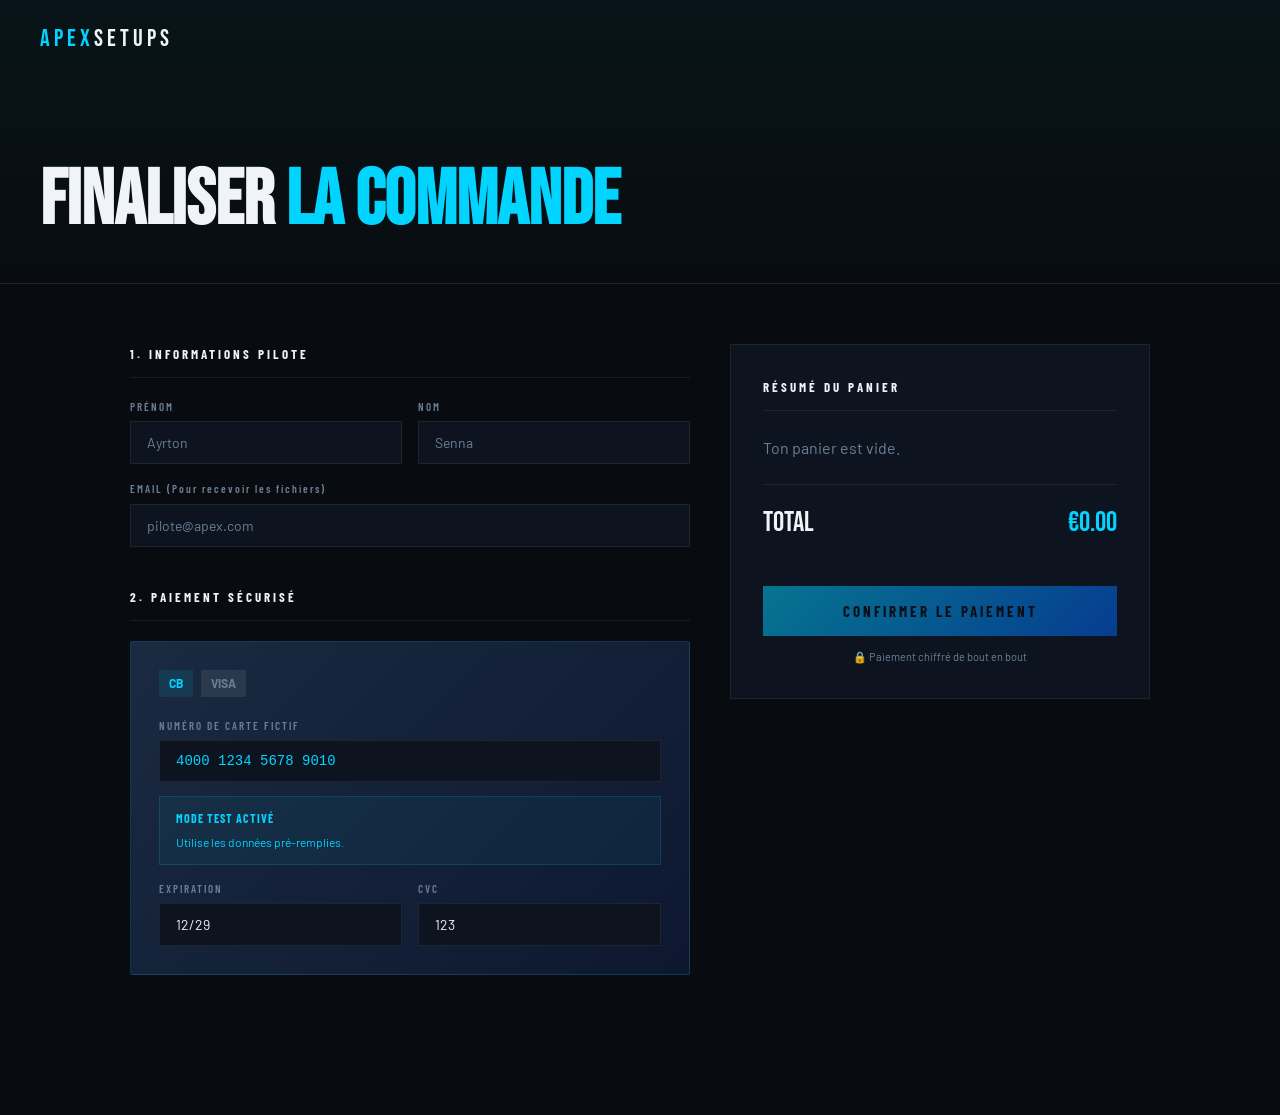
==== cart.html @ eda63ba9 "site vitrine complet" ====
<!DOCTYPE html>
<html lang="fr">
<head>
  <meta charset="UTF-8">
  <meta name="viewport" content="width=device-width, initial-scale=1.0">
  <title>Paiement | APEX SETUPS</title>
  <link href="https://fonts.googleapis.com/css2?family=Bebas+Neue&family=Barlow:ital,wght@0,300;0,400;0,600;0,700;0,900&family=Barlow+Condensed:wght@400;600;700;900&display=swap" rel="stylesheet">
  <link rel="stylesheet" href="css/main.css">
</head>
<body>
<nav id="navbar">
  <div class="nav-inner">
    <a href="index.html" class="nav-logo"><span class="logo-apex">APEX</span><span class="logo-setups">SETUPS</span></a>
  </div>
</nav>

<div class="page-header" style="padding-bottom: 20px;">
  <h1>FINALISER <span class="text-accent">LA COMMANDE</span></h1>
</div>

<div class="checkout-layout">
  <div class="checkout-main">
    <div class="checkout-section">
      <div class="checkout-section-title">1. INFORMATIONS PILOTE</div>
      <div class="form-grid">
        <div class="form-group"><label>PRÉNOM</label><input type="text" placeholder="Ayrton"></div>
        <div class="form-group"><label>NOM</label><input type="text" placeholder="Senna"></div>
        <div class="form-group full"><label>EMAIL (Pour recevoir les fichiers)</label><input type="email" placeholder="pilote@apex.com"></div>
      </div>
    </div>
    
    <div class="checkout-section">
      <div class="checkout-section-title">2. PAIEMENT SÉCURISÉ</div>
      <div class="payment-card">
        <div class="payment-logos">
          <span class="pay-logo active">CB</span><span class="pay-logo">VISA</span>
        </div>
        <div class="form-group full" style="margin-bottom: 15px;">
          <label>NUMÉRO DE CARTE FICTIF</label>
          <input type="text" value="4000 1234 5678 9010" readonly style="color: var(--acc-cyan); font-family: monospace;">
          <div class="test-info"><strong>MODE TEST ACTIVÉ</strong>Utilise les données pré-remplies.</div>
        </div>
        <div class="form-grid">
          <div class="form-group"><label>EXPIRATION</label><input type="text" value="12/29" readonly></div>
          <div class="form-group"><label>CVC</label><input type="text" value="123" readonly></div>
        </div>
      </div>
    </div>
  </div>

  <aside>
    <div class="order-summary">
      <div class="os-title">RÉSUMÉ DU PANIER</div>
      <div class="os-items" id="cartItems">
        </div>
      <div class="os-totals">
        <div class="os-total">
          <span>TOTAL</span>
          <span class="text-accent" id="cartTotal">€0.00</span>
        </div>
      </div>
      <button class="pay-btn" id="payBtn">CONFIRMER LE PAIEMENT</button>
      <div class="secure-badge">🔒 Paiement chiffré de bout en bout</div>
    </div>
  </aside>
</div>

<div class="modal-overlay" id="successModal">
  <div class="modal">
    <div class="modal-icon" style="color: #00d46a;">✓</div>
    <h2>PAIEMENT VALIDÉ</h2>
    <p>Tes setups et fichiers MoTeC t'ont été envoyés par email. On se retrouve en piste !</p>
    <a href="shop.html" class="modal-btn">RETOURNER AU PADDOCK</a>
  </div>
</div>

<script src="js/data.js"></script>
<script src="js/main.js"></script>
</body>
</html>
---- css/main.css ----
/* ==========================================
   APEX SETUPS — Main CSS
   Color palette: ACC #00D4FF (cyan) + #FF6B00 (orange) 
   LMU #C8A84B (gold) + #1A3A5C (deep blue)
   ========================================== */

   :root {
    --acc-cyan: #00d4ff;
    --acc-orange: #ff6b00;
    --lmu-gold: #c8a84b;
    --lmu-blue: #1a3a5c;
    --bg-dark: #080c10;
    --bg-card: #0d1420;
    --bg-card2: #111927;
    --border: rgba(255,255,255,0.07);
    --text-primary: #f0f4f8;
    --text-muted: #6b7f94;
    --text-accent: #00d4ff;
    --gradient-acc: linear-gradient(135deg, #00d4ff, #0066ff);
    --gradient-lmu: linear-gradient(135deg, #c8a84b, #ff6b00);
    --font-display: 'Bebas Neue', sans-serif;
    --font-body: 'Barlow', sans-serif;
    --font-cond: 'Barlow Condensed', sans-serif;
  }
  
  *, *::before, *::after { box-sizing: border-box; margin: 0; padding: 0; }
  
  html { scroll-behavior: smooth; }
  
  body {
    background: var(--bg-dark);
    color: var(--text-primary);
    font-family: var(--font-body);
    font-size: 16px;
    line-height: 1.6;
    overflow-x: hidden;
  }
  
  /* ---- LOADER ---- */
  #loader {
    position: fixed; inset: 0;
    background: var(--bg-dark);
    z-index: 9999;
    display: flex;
    flex-direction: column;
    align-items: center;
    justify-content: center;
    transition: opacity 0.6s ease, transform 0.6s ease;
  }
  #loader.hidden { opacity: 0; pointer-events: none; transform: translateY(-20px); }
  .loader-bar {
    width: 200px; height: 2px;
    background: var(--border);
    position: relative;
    margin-bottom: 20px;
    overflow: hidden;
  }
  .loader-bar::after {
    content: '';
    position: absolute;
    top: 0; left: -100%;
    width: 100%; height: 100%;
    background: var(--gradient-acc);
    animation: loadBar 1.5s ease forwards;
  }
  @keyframes loadBar { to { left: 100%; } }
  .loader-text {
    font-family: var(--font-display);
    font-size: 28px;
    letter-spacing: 8px;
    color: var(--text-primary);
  }
  .blink { animation: blink 0.8s step-end infinite; color: var(--acc-cyan); }
  @keyframes blink { 50% { opacity: 0; } }
  
  /* ---- NAV ---- */
  #navbar {
    position: fixed; top: 0; left: 0; right: 0;
    z-index: 1000;
    padding: 0;
    transition: all 0.3s ease;
  }
  #navbar.scrolled {
    background: rgba(8, 12, 16, 0.92);
    backdrop-filter: blur(20px);
    border-bottom: 1px solid var(--border);
  }
  .nav-inner {
    max-width: 1280px;
    margin: 0 auto;
    padding: 20px 40px;
    display: flex;
    align-items: center;
    gap: 40px;
  }
  .nav-logo {
    text-decoration: none;
    font-family: var(--font-display);
    font-size: 24px;
    letter-spacing: 4px;
    flex-shrink: 0;
  }
  .logo-apex { color: var(--acc-cyan); }
  .logo-setups { color: var(--text-primary); }
  .nav-links {
    list-style: none;
    display: flex;
    gap: 32px;
    margin-left: auto;
  }
  .nav-links a {
    text-decoration: none;
    color: var(--text-muted);
    font-family: var(--font-cond);
    font-weight: 600;
    font-size: 13px;
    letter-spacing: 2px;
    transition: color 0.2s;
  }
  .nav-links a:hover { color: var(--text-primary); }
  .nav-actions { display: flex; align-items: center; gap: 16px; }
  .cart-btn {
    position: relative;
    color: var(--text-muted);
    transition: color 0.2s;
    display: flex;
  }
  .cart-btn:hover { color: var(--acc-cyan); }
  .cart-count {
    position: absolute;
    top: -6px; right: -8px;
    background: var(--acc-orange);
    color: #fff;
    font-size: 10px;
    font-weight: 700;
    width: 16px; height: 16px;
    border-radius: 50%;
    display: flex; align-items: center; justify-content: center;
    display: none;
  }
  .cart-count.show { display: flex; }
  .btn-login {
    text-decoration: none;
    background: transparent;
    border: 1px solid var(--acc-cyan);
    color: var(--acc-cyan);
    padding: 8px 20px;
    font-family: var(--font-cond);
    font-weight: 700;
    font-size: 12px;
    letter-spacing: 2px;
    transition: all 0.2s;
    cursor: pointer;
  }
  .btn-login:hover {
    background: var(--acc-cyan);
    color: var(--bg-dark);
  }
  .nav-burger {
    display: none;
    flex-direction: column;
    gap: 5px;
    background: none;
    border: none;
    cursor: pointer;
    padding: 4px;
    margin-left: auto;
  }
  .nav-burger span {
    display: block;
    width: 24px; height: 2px;
    background: var(--text-primary);
    transition: all 0.3s;
  }
  .nav-mobile {
    display: none;
    flex-direction: column;
    background: rgba(8,12,16,0.97);
    padding: 20px 40px;
    border-top: 1px solid var(--border);
  }
  .nav-mobile a {
    text-decoration: none;
    color: var(--text-primary);
    font-family: var(--font-cond);
    font-weight: 700;
    font-size: 18px;
    letter-spacing: 3px;
    padding: 12px 0;
    border-bottom: 1px solid var(--border);
  }
  .nav-mobile.open { display: flex; }
  
  /* ---- HERO ---- */
  #hero {
    position: relative;
    min-height: 100vh;
    display: flex;
    align-items: center;
    overflow: hidden;
    padding: 100px 40px 60px;
  }
  .hero-bg {
    position: absolute; inset: 0;
    background: radial-gradient(ellipse at 60% 50%, rgba(0,100,180,0.12) 0%, transparent 60%),
                radial-gradient(ellipse at 20% 80%, rgba(255,107,0,0.06) 0%, transparent 50%);
  }
  .hero-grid {
    position: absolute; inset: 0;
    background-image: 
      linear-gradient(var(--border) 1px, transparent 1px),
      linear-gradient(90deg, var(--border) 1px, transparent 1px);
    background-size: 60px 60px;
    mask-image: radial-gradient(ellipse at center, black 30%, transparent 80%);
    animation: gridDrift 20s linear infinite;
  }
  @keyframes gridDrift { from { background-position: 0 0; } to { background-position: 60px 60px; } }
  .hero-glow {
    position: absolute;
    border-radius: 50%;
    filter: blur(80px);
    pointer-events: none;
  }
  .glow-1 {
    width: 600px; height: 400px;
    top: 10%; right: -100px;
    background: rgba(0, 212, 255, 0.06);
    animation: glowPulse 6s ease-in-out infinite;
  }
  .glow-2 {
    width: 400px; height: 300px;
    bottom: 10%; left: 10%;
    background: rgba(255, 107, 0, 0.05);
    animation: glowPulse 8s ease-in-out infinite reverse;
  }
  @keyframes glowPulse { 0%,100% { opacity: 0.6; transform: scale(1); } 50% { opacity: 1; transform: scale(1.1); } }
  
  .race-line {
    position: absolute;
    bottom: 30%;
    left: -100%;
    right: 0;
    height: 1px;
    background: linear-gradient(90deg, transparent, var(--acc-cyan), transparent);
    animation: raceLine 4s linear infinite;
  }
  @keyframes raceLine { to { left: 100%; } }
  
  .hero-content {
    position: relative;
    z-index: 2;
    max-width: 700px;
    margin-left: calc((100vw - 1280px) / 2 + 40px);
  }
  .hero-badge {
    display: inline-flex;
    align-items: center;
    gap: 8px;
    background: rgba(0,212,255,0.08);
    border: 1px solid rgba(0,212,255,0.2);
    padding: 6px 16px;
    font-family: var(--font-cond);
    font-size: 11px;
    font-weight: 600;
    letter-spacing: 3px;
    color: var(--acc-cyan);
    margin-bottom: 24px;
    opacity: 0;
    transform: translateY(20px);
    animation: fadeUp 0.8s 1.8s ease forwards;
  }
  .badge-dot {
    width: 6px; height: 6px;
    background: var(--acc-cyan);
    border-radius: 50%;
    animation: blink 1.2s step-end infinite;
  }
  .hero-title {
    font-family: var(--font-display);
    font-size: clamp(72px, 10vw, 130px);
    line-height: 0.9;
    letter-spacing: 2px;
    margin-bottom: 24px;
  }
  .hero-title .line { display: block; overflow: hidden; }
  .hero-title .line-1 {
    color: var(--text-primary);
    opacity: 0;
    transform: translateY(100%);
    animation: slideUp 0.8s 2s cubic-bezier(0.16,1,0.3,1) forwards;
  }
  .hero-title .line-2 {
    color: var(--text-primary);
    opacity: 0;
    transform: translateY(100%);
    animation: slideUp 0.8s 2.2s cubic-bezier(0.16,1,0.3,1) forwards;
  }
  .hero-title em {
    font-style: normal;
    color: var(--acc-cyan);
    -webkit-text-fill-color: transparent;
    -webkit-text-stroke: 2px var(--acc-cyan);
  }
  @keyframes slideUp { to { opacity: 1; transform: translateY(0); } }
  @keyframes fadeUp { to { opacity: 1; transform: translateY(0); } }
  
  .hero-sub {
    color: var(--text-muted);
    font-size: 16px;
    max-width: 520px;
    margin-bottom: 32px;
    opacity: 0;
    animation: fadeUp 0.8s 2.4s ease forwards;
  }
  .hero-cta {
    display: flex;
    gap: 16px;
    align-items: center;
    margin-bottom: 48px;
    opacity: 0;
    animation: fadeUp 0.8s 2.6s ease forwards;
  }
  .btn-primary {
    background: var(--gradient-acc);
    color: var(--bg-dark);
    text-decoration: none;
    padding: 14px 32px;
    font-family: var(--font-cond);
    font-weight: 700;
    font-size: 14px;
    letter-spacing: 2px;
    transition: all 0.3s;
    clip-path: polygon(0 0, calc(100% - 12px) 0, 100% 12px, 100% 100%, 12px 100%, 0 calc(100% - 12px));
  }
  .btn-primary:hover { transform: translateY(-2px); box-shadow: 0 12px 40px rgba(0,212,255,0.3); }
  .btn-ghost {
    color: var(--text-muted);
    text-decoration: none;
    font-family: var(--font-cond);
    font-weight: 600;
    font-size: 14px;
    letter-spacing: 2px;
    transition: color 0.2s;
  }
  .btn-ghost:hover { color: var(--text-primary); }
  
  .hero-stats {
    display: flex;
    align-items: center;
    gap: 24px;
    opacity: 0;
    animation: fadeUp 0.8s 2.8s ease forwards;
  }
  .stat { text-align: left; }
  .stat-num {
    font-family: var(--font-display);
    font-size: 36px;
    color: var(--text-primary);
    line-height: 1;
  }
  .stat-label {
    display: block;
    font-family: var(--font-cond);
    font-size: 11px;
    letter-spacing: 2px;
    color: var(--text-muted);
    text-transform: uppercase;
  }
  .stat-sep {
    width: 1px; height: 40px;
    background: var(--border);
  }
  
  .hero-car {
    position: absolute;
    right: -60px;
    bottom: 15%;
    width: 55%;
    max-width: 700px;
    opacity: 0;
    transform: translateX(100px);
    animation: carSlide 1.2s 1s cubic-bezier(0.16,1,0.3,1) forwards;
  }
  @keyframes carSlide { to { opacity: 1; transform: translateX(0); } }
  .car-svg { width: 100%; filter: drop-shadow(0 0 30px rgba(0,212,255,0.2)); }
  
  .scroll-indicator {
    position: absolute;
    bottom: 30px;
    left: 50%;
    transform: translateX(-50%);
    display: flex;
    flex-direction: column;
    align-items: center;
    gap: 8px;
    font-family: var(--font-cond);
    font-size: 10px;
    letter-spacing: 3px;
    color: var(--text-muted);
    opacity: 0;
    animation: fadeUp 1s 3.5s ease forwards;
  }
  .scroll-line {
    width: 1px; height: 40px;
    background: linear-gradient(to bottom, var(--acc-cyan), transparent);
    animation: scrollDrop 2s ease-in-out infinite;
  }
  @keyframes scrollDrop { 0%,100% { transform: scaleY(1); opacity: 1; } 50% { transform: scaleY(0.5); opacity: 0.4; } }
  
  /* ---- CONTAINER ---- */
  .container {
    max-width: 1280px;
    margin: 0 auto;
    padding: 0 40px;
  }
  
  /* ---- SECTIONS GENERAL ---- */
  .section-label {
    font-family: var(--font-cond);
    font-size: 11px;
    font-weight: 600;
    letter-spacing: 4px;
    color: var(--acc-cyan);
    text-transform: uppercase;
    margin-bottom: 12px;
  }
  .section-title {
    font-family: var(--font-display);
    font-size: clamp(36px, 5vw, 60px);
    line-height: 1.05;
    color: var(--text-primary);
  }
  .text-accent { color: var(--acc-cyan); }
  
  /* ---- GAMES SECTION ---- */
  .section-games {
    padding: 120px 0;
  }
  .games-grid {
    display: grid;
    grid-template-columns: 1fr 1fr;
    gap: 20px;
    margin-top: 48px;
  }
  .game-card {
    position: relative;
    height: 360px;
    overflow: hidden;
    cursor: pointer;
    transition: transform 0.4s cubic-bezier(0.16,1,0.3,1);
  }
  .game-card:hover { transform: translateY(-6px); }
  .game-card:hover .game-bg { transform: scale(1.05); }
  
  .game-bg {
    position: absolute; inset: 0;
    transition: transform 0.6s cubic-bezier(0.16,1,0.3,1);
  }
  .game-acc .game-bg {
    background: 
      linear-gradient(135deg, rgba(0,20,40,0.9), rgba(0,100,150,0.5)),
      url('https://images.unsplash.com/photo-1541447270866-f747c8b93ce6?w=800&q=80') center/cover;
  }
  .game-lmu .game-bg {
    background: 
      linear-gradient(135deg, rgba(10,5,0,0.9), rgba(100,60,0,0.5)),
      url('https://images.unsplash.com/photo-1568702846914-96b305d2aaeb?w=800&q=80') center/cover;
  }
  .game-content {
    position: relative;
    z-index: 2;
    padding: 40px;
    height: 100%;
    display: flex;
    flex-direction: column;
    justify-content: flex-end;
  }
  .game-tag {
    display: inline-block;
    font-family: var(--font-cond);
    font-size: 10px;
    font-weight: 700;
    letter-spacing: 3px;
    padding: 4px 10px;
    margin-bottom: 12px;
    align-self: flex-start;
  }
  .game-acc .game-tag {
    background: rgba(0,212,255,0.15);
    border: 1px solid rgba(0,212,255,0.3);
    color: var(--acc-cyan);
  }
  .game-lmu .game-tag {
    background: rgba(200,168,75,0.15);
    border: 1px solid rgba(200,168,75,0.3);
    color: var(--lmu-gold);
  }
  .game-content h3 {
    font-family: var(--font-display);
    font-size: 42px;
    line-height: 1;
    margin-bottom: 12px;
    color: #fff;
  }
  .game-acc h3 strong { color: var(--acc-cyan); }
  .game-lmu h3 strong { color: var(--lmu-gold); }
  .game-content p {
    color: rgba(255,255,255,0.6);
    font-size: 14px;
    margin-bottom: 20px;
  }
  .game-cta {
    font-family: var(--font-cond);
    font-size: 13px;
    font-weight: 700;
    letter-spacing: 2px;
    transition: letter-spacing 0.2s;
  }
  .game-acc .game-cta { color: var(--acc-cyan); }
  .game-lmu .game-cta { color: var(--lmu-gold); }
  .game-card:hover .game-cta { letter-spacing: 3px; }
  
  /* Border corner accent */
  .game-corner {
    position: absolute;
    top: 0; right: 0;
    width: 60px; height: 60px;
  }
  .game-acc .game-corner {
    background: linear-gradient(225deg, rgba(0,212,255,0.3) 0%, transparent 60%);
  }
  .game-lmu .game-corner {
    background: linear-gradient(225deg, rgba(200,168,75,0.3) 0%, transparent 60%);
  }
  
  /* Border outline */
  .game-acc { border: 1px solid rgba(0,212,255,0.15); }
  .game-lmu { border: 1px solid rgba(200,168,75,0.15); }
  .game-acc:hover { border-color: rgba(0,212,255,0.4); }
  .game-lmu:hover { border-color: rgba(200,168,75,0.4); }
  
  /* ---- FEATURED SETUPS ---- */
  .section-featured { padding: 80px 0 120px; }
  .section-header {
    display: flex;
    justify-content: space-between;
    align-items: flex-end;
    margin-bottom: 48px;
  }
  .btn-ghost-sm {
    color: var(--text-muted);
    text-decoration: none;
    font-family: var(--font-cond);
    font-weight: 600;
    font-size: 13px;
    letter-spacing: 2px;
    border-bottom: 1px solid var(--border);
    padding-bottom: 4px;
    transition: color 0.2s, border-color 0.2s;
  }
  .btn-ghost-sm:hover { color: var(--acc-cyan); border-color: var(--acc-cyan); }
  
  .setups-grid {
    display: grid;
    grid-template-columns: repeat(3, 1fr);
    gap: 20px;
  }
  .setup-card {
    background: var(--bg-card);
    border: 1px solid var(--border);
    transition: all 0.3s;
    position: relative;
    overflow: hidden;
    cursor: pointer;
  }
  .setup-card:hover {
    border-color: rgba(0,212,255,0.3);
    transform: translateY(-4px);
    box-shadow: 0 20px 60px rgba(0,0,0,0.3);
  }
  .setup-card.lmu:hover { border-color: rgba(200,168,75,0.3); }
  .setup-card-img {
    height: 160px;
    overflow: hidden;
    position: relative;
  }
  .setup-card-img::before {
    content: '';
    position: absolute;
    inset: 0;
    background: linear-gradient(to bottom, transparent 50%, var(--bg-card));
    z-index: 1;
  }
  .setup-card-img img {
    width: 100%; height: 100%;
    object-fit: cover;
    transition: transform 0.4s;
  }
  .setup-card:hover .setup-card-img img { transform: scale(1.08); }
  .setup-badge {
    position: absolute;
    top: 12px; left: 12px;
    font-family: var(--font-cond);
    font-size: 10px;
    font-weight: 700;
    letter-spacing: 2px;
    padding: 4px 8px;
    z-index: 2;
  }
  .badge-acc { background: var(--acc-cyan); color: var(--bg-dark); }
  .badge-lmu { background: var(--lmu-gold); color: var(--bg-dark); }
  .badge-hot { 
    position: absolute; top: 12px; right: 12px;
    background: var(--acc-orange);
    color: #fff;
    font-family: var(--font-cond);
    font-size: 10px; font-weight: 700;
    letter-spacing: 1px;
    padding: 4px 8px;
    z-index: 2;
  }
  .setup-card-body { padding: 20px; }
  .setup-circuit {
    font-family: var(--font-cond);
    font-size: 11px;
    font-weight: 600;
    letter-spacing: 2px;
    color: var(--text-muted);
    text-transform: uppercase;
    margin-bottom: 4px;
  }
  .setup-car {
    font-family: var(--font-cond);
    font-size: 18px;
    font-weight: 700;
    color: var(--text-primary);
    margin-bottom: 8px;
  }
  .setup-meta {
    display: flex;
    gap: 12px;
    margin-bottom: 16px;
  }
  .setup-meta span {
    font-size: 12px;
    color: var(--text-muted);
    background: rgba(255,255,255,0.04);
    padding: 3px 8px;
  }
  .setup-footer {
    display: flex;
    justify-content: space-between;
    align-items: center;
  }
  .setup-price {
    font-family: var(--font-display);
    font-size: 28px;
    color: var(--text-primary);
  }
  .setup-price span { font-size: 14px; color: var(--text-muted); font-family: var(--font-body); }
  .add-cart-btn {
    background: transparent;
    border: 1px solid var(--acc-cyan);
    color: var(--acc-cyan);
    padding: 8px 16px;
    font-family: var(--font-cond);
    font-size: 11px;
    font-weight: 700;
    letter-spacing: 2px;
    cursor: pointer;
    transition: all 0.2s;
  }
  .add-cart-btn:hover {
    background: var(--acc-cyan);
    color: var(--bg-dark);
  }
  .setup-card.lmu .add-cart-btn {
    border-color: var(--lmu-gold);
    color: var(--lmu-gold);
  }
  .setup-card.lmu .add-cart-btn:hover {
    background: var(--lmu-gold);
    color: var(--bg-dark);
  }
  
  /* ---- COACHING BANNER ---- */
  .section-coaching {
    position: relative;
    padding: 120px 0;
    overflow: hidden;
  }
  .coaching-bg {
    position: absolute; inset: 0;
    background: radial-gradient(ellipse at 80% 50%, rgba(255,107,0,0.08) 0%, transparent 60%),
                linear-gradient(135deg, var(--bg-dark) 0%, #0a0f18 100%);
  }
  .coaching-track {
    position: absolute;
    top: 50%;
    left: -200px; right: -200px;
    height: 1px;
    background: linear-gradient(90deg, transparent, rgba(255,107,0,0.3), transparent);
    transform: rotate(-3deg);
  }
  .coaching-content {
    position: relative;
    display: grid;
    grid-template-columns: 1fr 1fr;
    gap: 80px;
    align-items: center;
  }
  .coaching-text h2 {
    font-family: var(--font-display);
    font-size: clamp(40px, 5vw, 64px);
    line-height: 1;
    margin-bottom: 20px;
  }
  .coaching-text h2 em {
    font-style: normal;
    color: var(--acc-orange);
  }
  .coaching-text p {
    color: var(--text-muted);
    margin-bottom: 28px;
    max-width: 460px;
  }
  .coaching-list {
    list-style: none;
    margin-bottom: 36px;
  }
  .coaching-list li {
    display: flex;
    align-items: center;
    gap: 12px;
    padding: 8px 0;
    border-bottom: 1px solid var(--border);
    font-size: 14px;
    color: var(--text-muted);
  }
  .check {
    color: var(--acc-cyan);
    font-size: 16px;
    flex-shrink: 0;
  }
  
  /* coaching card */
  .coaching-card {
    background: var(--bg-card2);
    border: 1px solid rgba(255,107,0,0.2);
    padding: 40px;
    clip-path: polygon(0 0, calc(100% - 20px) 0, 100% 20px, 100% 100%, 20px 100%, 0 calc(100% - 20px));
    position: relative;
  }
  .coaching-card::before {
    content: '';
    position: absolute;
    inset: 0;
    background: radial-gradient(ellipse at 50% 0%, rgba(255,107,0,0.06), transparent 70%);
    pointer-events: none;
  }
  .cc-header {
    font-family: var(--font-cond);
    font-size: 11px;
    font-weight: 700;
    letter-spacing: 4px;
    color: var(--acc-orange);
    margin-bottom: 20px;
  }
  .cc-price {
    font-family: var(--font-display);
    font-size: 18px;
    color: var(--text-muted);
    margin-bottom: 0;
  }
  .cc-big {
    font-size: 72px;
    color: var(--text-primary);
    line-height: 1;
  }
  .cc-sub {
    font-size: 13px;
    color: var(--text-muted);
    margin-bottom: 24px;
  }
  .cc-divider {
    height: 1px;
    background: var(--border);
    margin: 20px 0;
  }
  .cc-feature {
    font-size: 14px;
    color: var(--text-muted);
    padding: 6px 0;
  }
  .cc-btn {
    display: block;
    text-decoration: none;
    text-align: center;
    margin-top: 28px;
    background: var(--gradient-lmu);
    color: var(--bg-dark);
    padding: 14px;
    font-family: var(--font-cond);
    font-weight: 700;
    font-size: 14px;
    letter-spacing: 2px;
    transition: all 0.3s;
  }
  .cc-btn:hover { transform: translateY(-2px); box-shadow: 0 10px 30px rgba(255,107,0,0.3); }
  
  /* ---- TESTIMONIALS ---- */
  .section-testimonials { padding: 100px 0; }
  .testimonials-track {
    display: grid;
    grid-template-columns: repeat(5, 1fr);
    gap: 16px;
    margin-top: 40px;
  }
  .testimonial-card {
    background: var(--bg-card);
    border: 1px solid var(--border);
    padding: 24px;
    transition: border-color 0.3s;
  }
  .testimonial-card:hover { border-color: rgba(0,212,255,0.2); }
  .tc-stars { color: var(--lmu-gold); font-size: 12px; margin-bottom: 12px; }
  .testimonial-card p {
    font-size: 13px;
    color: var(--text-muted);
    line-height: 1.6;
    margin-bottom: 16px;
  }
  .tc-author { display: flex; flex-direction: column; gap: 2px; }
  .tc-name { font-weight: 700; font-size: 13px; }
  .tc-game {
    font-family: var(--font-cond);
    font-size: 10px;
    letter-spacing: 2px;
    color: var(--acc-cyan);
  }
  
  /* ---- ABOUT ---- */
  .section-about { padding: 120px 0; }
  .about-grid {
    display: grid;
    grid-template-columns: 1fr 1fr;
    gap: 80px;
    align-items: center;
  }
  .about-text h2 {
    font-family: var(--font-display);
    font-size: clamp(40px, 5vw, 60px);
    line-height: 1;
    margin: 12px 0 20px;
  }
  .about-text h2 em { font-style: normal; color: var(--acc-cyan); }
  .about-text p {
    color: var(--text-muted);
    margin-bottom: 16px;
  }
  .about-nums {
    display: flex;
    gap: 32px;
    margin-top: 32px;
  }
  .an { display: flex; flex-direction: column; gap: 4px; }
  .an span {
    font-family: var(--font-display);
    font-size: 32px;
    color: var(--acc-cyan);
  }
  .an { font-size: 13px; color: var(--text-muted); font-family: var(--font-cond); letter-spacing: 1px; }
  
  /* Telemetry widget */
  .telemetry-widget {
    background: var(--bg-card);
    border: 1px solid var(--border);
    padding: 0;
    overflow: hidden;
    font-family: 'Courier New', monospace;
  }
  .tw-header {
    display: flex;
    align-items: center;
    gap: 8px;
    padding: 12px 16px;
    background: rgba(255,255,255,0.02);
    border-bottom: 1px solid var(--border);
    font-family: var(--font-cond);
    font-size: 11px;
    letter-spacing: 2px;
    color: var(--text-muted);
  }
  .tw-dot { width: 10px; height: 10px; border-radius: 50%; }
  .tw-dot.green { background: #00d46a; }
  .tw-dot.orange { background: var(--acc-orange); }
  .tw-dot.red { background: #ff3366; }
  .tw-title { margin-left: 4px; }
  .tw-data { padding: 16px; }
  .tw-row {
    display: flex;
    justify-content: space-between;
    align-items: center;
    padding: 8px 0;
    border-bottom: 1px solid var(--border);
    font-size: 12px;
    color: var(--text-muted);
  }
  .tw-val { color: var(--text-primary); font-weight: 600; }
  .acc-color { color: var(--acc-cyan) !important; }
  .green-text { color: #00d46a !important; }
  .tw-graph { padding: 12px 16px 0; }
  .tw-graph svg { width: 100%; display: block; }
  .tw-label {
    padding: 8px 16px 16px;
    font-size: 10px;
    color: var(--text-muted);
    font-family: var(--font-cond);
    letter-spacing: 1px;
  }
  
  /* ---- FOOTER ---- */
  .footer {
    border-top: 1px solid var(--border);
    padding: 80px 0 40px;
  }
  .footer-top {
    display: grid;
    grid-template-columns: 1fr 2fr;
    gap: 80px;
    margin-bottom: 60px;
  }
  .footer-brand p {
    color: var(--text-muted);
    font-size: 14px;
    margin: 16px 0 24px;
    max-width: 260px;
  }
  .footer-social { display: flex; gap: 12px; }
  .social-btn {
    text-decoration: none;
    border: 1px solid var(--border);
    color: var(--text-muted);
    padding: 6px 14px;
    font-family: var(--font-cond);
    font-size: 11px;
    letter-spacing: 2px;
    transition: all 0.2s;
  }
  .social-btn:hover { border-color: var(--acc-cyan); color: var(--acc-cyan); }
  .footer-links {
    display: grid;
    grid-template-columns: repeat(3, 1fr);
    gap: 40px;
  }
  .fl-col { display: flex; flex-direction: column; gap: 12px; }
  .fl-title {
    font-family: var(--font-cond);
    font-size: 11px;
    font-weight: 700;
    letter-spacing: 3px;
    color: var(--text-primary);
    margin-bottom: 4px;
  }
  .fl-col a {
    text-decoration: none;
    color: var(--text-muted);
    font-size: 14px;
    transition: color 0.2s;
  }
  .fl-col a:hover { color: var(--text-primary); }
  .footer-bottom {
    display: flex;
    justify-content: space-between;
    padding-top: 24px;
    border-top: 1px solid var(--border);
    font-size: 12px;
    color: var(--text-muted);
  }
  
  /* ==========================================
     SHOP PAGE
     ========================================== */
  .page-header {
    padding: 140px 40px 60px;
    background: linear-gradient(to bottom, rgba(0,212,255,0.04), transparent);
    border-bottom: 1px solid var(--border);
  }
  .page-header h1 {
    font-family: var(--font-display);
    font-size: clamp(48px, 6vw, 80px);
  }
  .page-header p { color: var(--text-muted); margin-top: 8px; }
  
  .shop-layout {
    display: grid;
    grid-template-columns: 260px 1fr;
    gap: 40px;
    padding: 60px 40px;
    max-width: 1280px;
    margin: 0 auto;
  }
  .shop-filters {
    position: sticky;
    top: 80px;
    height: fit-content;
  }
  .filter-section { margin-bottom: 32px; }
  .filter-title {
    font-family: var(--font-cond);
    font-size: 11px;
    font-weight: 700;
    letter-spacing: 3px;
    color: var(--text-primary);
    margin-bottom: 16px;
    padding-bottom: 8px;
    border-bottom: 1px solid var(--border);
  }
  .filter-options { display: flex; flex-direction: column; gap: 8px; }
  .filter-btn {
    display: flex;
    align-items: center;
    justify-content: space-between;
    padding: 8px 12px;
    background: transparent;
    border: 1px solid var(--border);
    color: var(--text-muted);
    font-family: var(--font-cond);
    font-size: 13px;
    font-weight: 600;
    letter-spacing: 1px;
    cursor: pointer;
    transition: all 0.2s;
    text-align: left;
  }
  .filter-btn:hover { border-color: var(--acc-cyan); color: var(--text-primary); }
  .filter-btn.active { border-color: var(--acc-cyan); color: var(--acc-cyan); background: rgba(0,212,255,0.05); }
  .filter-count {
    font-size: 10px;
    background: rgba(255,255,255,0.08);
    padding: 2px 6px;
  }
  
  .shop-main {}
  .shop-toolbar {
    display: flex;
    justify-content: space-between;
    align-items: center;
    margin-bottom: 28px;
  }
  .shop-count { color: var(--text-muted); font-size: 14px; }
  .sort-select {
    background: var(--bg-card);
    border: 1px solid var(--border);
    color: var(--text-primary);
    padding: 8px 16px;
    font-family: var(--font-cond);
    font-size: 12px;
    letter-spacing: 1px;
    cursor: pointer;
  }
  .shop-grid {
    display: grid;
    grid-template-columns: repeat(3, 1fr);
    gap: 16px;
  }
  
  /* ==========================================
     COACHING PAGE
     ========================================== */
  .coaching-page-header {
    padding: 140px 40px 80px;
    text-align: center;
    position: relative;
    overflow: hidden;
  }
  .coaching-page-header::before {
    content: '';
    position: absolute; inset: 0;
    background: radial-gradient(ellipse at 50% 100%, rgba(255,107,0,0.06), transparent 60%);
  }
  .coaching-page-header h1 {
    font-family: var(--font-display);
    font-size: clamp(52px, 7vw, 96px);
    position: relative;
  }
  .coaching-packages {
    display: grid;
    grid-template-columns: repeat(3, 1fr);
    gap: 20px;
    padding: 60px 40px 100px;
    max-width: 1100px;
    margin: 0 auto;
  }
  .pkg-card {
    background: var(--bg-card);
    border: 1px solid var(--border);
    padding: 40px 32px;
    position: relative;
    transition: all 0.3s;
  }
  .pkg-card:hover { transform: translateY(-6px); border-color: rgba(0,212,255,0.2); }
  .pkg-card.featured {
    border-color: rgba(0,212,255,0.3);
    background: linear-gradient(135deg, var(--bg-card), rgba(0,212,255,0.03));
  }
  .pkg-card.featured .pkg-badge { display: block; }
  .pkg-badge {
    display: none;
    position: absolute;
    top: -1px; right: 24px;
    background: var(--gradient-acc);
    color: var(--bg-dark);
    font-family: var(--font-cond);
    font-size: 10px;
    font-weight: 700;
    letter-spacing: 2px;
    padding: 4px 12px;
  }
  .pkg-name {
    font-family: var(--font-cond);
    font-size: 11px;
    font-weight: 700;
    letter-spacing: 3px;
    color: var(--text-muted);
    margin-bottom: 20px;
  }
  .pkg-price {
    font-family: var(--font-display);
    font-size: 60px;
    line-height: 1;
    color: var(--text-primary);
    margin-bottom: 4px;
  }
  .pkg-price-sub {
    font-size: 13px;
    color: var(--text-muted);
    margin-bottom: 32px;
  }
  .pkg-features {
    list-style: none;
    margin-bottom: 32px;
  }
  .pkg-features li {
    padding: 10px 0;
    border-bottom: 1px solid var(--border);
    font-size: 14px;
    color: var(--text-muted);
    display: flex;
    align-items: center;
    gap: 8px;
  }
  .pkg-features li::before { content: '→'; color: var(--acc-cyan); }
  .pkg-btn {
    display: block;
    text-align: center;
    text-decoration: none;
    padding: 14px;
    font-family: var(--font-cond);
    font-weight: 700;
    font-size: 13px;
    letter-spacing: 2px;
    transition: all 0.3s;
    cursor: pointer;
  }
  .pkg-btn.outline {
    border: 1px solid var(--border);
    color: var(--text-muted);
    background: transparent;
  }
  .pkg-btn.outline:hover { border-color: var(--acc-cyan); color: var(--acc-cyan); }
  .pkg-btn.filled {
    background: var(--gradient-acc);
    color: var(--bg-dark);
    border: none;
  }
  .pkg-btn.filled:hover { transform: translateY(-2px); box-shadow: 0 10px 30px rgba(0,212,255,0.3); }
  
  /* ==========================================
     CHECKOUT / CART
     ========================================== */
  .checkout-layout {
    display: grid;
    grid-template-columns: 1fr 420px;
    gap: 40px;
    max-width: 1100px;
    margin: 0 auto;
    padding: 60px 40px 100px;
  }
  .checkout-main {}
  .checkout-section { margin-bottom: 40px; }
  .checkout-section-title {
    font-family: var(--font-cond);
    font-size: 13px;
    font-weight: 700;
    letter-spacing: 3px;
    color: var(--text-primary);
    margin-bottom: 20px;
    padding-bottom: 12px;
    border-bottom: 1px solid var(--border);
  }
  .form-grid { display: grid; grid-template-columns: 1fr 1fr; gap: 16px; }
  .form-group { display: flex; flex-direction: column; gap: 6px; }
  .form-group.full { grid-column: 1 / -1; }
  .form-group label {
    font-family: var(--font-cond);
    font-size: 11px;
    font-weight: 600;
    letter-spacing: 2px;
    color: var(--text-muted);
  }
  .form-group input, .form-group select {
    background: var(--bg-card);
    border: 1px solid var(--border);
    color: var(--text-primary);
    padding: 12px 16px;
    font-family: var(--font-body);
    font-size: 14px;
    outline: none;
    transition: border-color 0.2s;
  }
  .form-group input:focus { border-color: var(--acc-cyan); }
  .form-group input::placeholder { color: var(--text-muted); }
  
  /* Payment simulation */
  .payment-card {
    background: linear-gradient(135deg, #1a2a40, #0d1830);
    border: 1px solid rgba(0,212,255,0.15);
    border-radius: 2px;
    padding: 28px;
    margin-bottom: 16px;
  }
  .payment-logos {
    display: flex;
    gap: 8px;
    margin-bottom: 20px;
  }
  .pay-logo {
    padding: 4px 10px;
    background: rgba(255,255,255,0.08);
    font-size: 12px;
    font-weight: 700;
    color: var(--text-muted);
  }
  .pay-logo.active { background: rgba(0,212,255,0.1); color: var(--acc-cyan); }
  .card-number-wrap {
    position: relative;
    margin-bottom: 16px;
  }
  .card-icon {
    position: absolute;
    right: 12px; top: 50%;
    transform: translateY(-50%);
    width: 32px;
  }
  .test-info {
    background: rgba(0,212,255,0.05);
    border: 1px solid rgba(0,212,255,0.15);
    padding: 12px 16px;
    font-size: 12px;
    color: var(--acc-cyan);
    margin-top: 8px;
  }
  .test-info strong { display: block; margin-bottom: 4px; font-family: var(--font-cond); letter-spacing: 1px; }
  
  /* Order summary */
  .order-summary {
    background: var(--bg-card);
    border: 1px solid var(--border);
    padding: 32px;
    position: sticky;
    top: 100px;
    height: fit-content;
  }
  .os-title {
    font-family: var(--font-cond);
    font-size: 13px;
    font-weight: 700;
    letter-spacing: 3px;
    margin-bottom: 24px;
    padding-bottom: 12px;
    border-bottom: 1px solid var(--border);
  }
  .os-items { margin-bottom: 24px; }
  .os-item {
    display: flex;
    justify-content: space-between;
    align-items: center;
    padding: 12px 0;
    border-bottom: 1px solid var(--border);
  }
  .os-item-name { font-size: 13px; }
  .os-item-price { font-family: var(--font-cond); font-weight: 700; }
  .os-totals { margin-bottom: 24px; }
  .os-row {
    display: flex;
    justify-content: space-between;
    padding: 8px 0;
    font-size: 14px;
    color: var(--text-muted);
  }
  .os-total {
    display: flex;
    justify-content: space-between;
    padding: 16px 0;
    border-top: 1px solid var(--border);
    font-family: var(--font-display);
    font-size: 28px;
    color: var(--text-primary);
  }
  .pay-btn {
    width: 100%;
    padding: 16px;
    background: var(--gradient-acc);
    color: var(--bg-dark);
    border: none;
    font-family: var(--font-cond);
    font-weight: 700;
    font-size: 15px;
    letter-spacing: 3px;
    cursor: pointer;
    transition: all 0.3s;
    position: relative;
    overflow: hidden;
  }
  .pay-btn:hover { transform: translateY(-2px); box-shadow: 0 12px 40px rgba(0,212,255,0.3); }
  .pay-btn::after {
    content: '';
    position: absolute;
    inset: 0;
    background: linear-gradient(90deg, transparent 0%, rgba(255,255,255,0.15) 50%, transparent 100%);
    transform: translateX(-100%);
    transition: transform 0.6s;
  }
  .pay-btn:hover::after { transform: translateX(100%); }
  .secure-badge {
    display: flex;
    align-items: center;
    justify-content: center;
    gap: 6px;
    margin-top: 12px;
    font-size: 11px;
    color: var(--text-muted);
  }
  
  /* Success modal */
  .modal-overlay {
    position: fixed; inset: 0;
    background: rgba(0,0,0,0.85);
    backdrop-filter: blur(10px);
    z-index: 2000;
    display: flex;
    align-items: center;
    justify-content: center;
    opacity: 0;
    pointer-events: none;
    transition: opacity 0.3s;
  }
  .modal-overlay.show { opacity: 1; pointer-events: all; }
  .modal {
    background: var(--bg-card);
    border: 1px solid rgba(0,212,255,0.3);
    padding: 60px 48px;
    max-width: 500px;
    width: 90%;
    text-align: center;
    transform: translateY(30px);
    transition: transform 0.3s;
  }
  .modal-overlay.show .modal { transform: translateY(0); }
  .modal-icon { font-size: 48px; margin-bottom: 16px; }
  .modal h2 {
    font-family: var(--font-display);
    font-size: 40px;
    color: var(--acc-cyan);
    margin-bottom: 12px;
  }
  .modal p { color: var(--text-muted); margin-bottom: 28px; }
  .modal-btn {
    display: inline-block;
    text-decoration: none;
    padding: 12px 32px;
    background: var(--gradient-acc);
    color: var(--bg-dark);
    font-family: var(--font-cond);
    font-weight: 700;
    letter-spacing: 2px;
    cursor: pointer;
    border: none;
    transition: all 0.3s;
  }
  
  /* ==========================================
     ACCOUNT / AUTH MODAL
     ========================================== */
  .auth-overlay {
    position: fixed; inset: 0;
    background: rgba(0,0,0,0.9);
    backdrop-filter: blur(16px);
    z-index: 3000;
    display: flex;
    align-items: center;
    justify-content: center;
    opacity: 0;
    pointer-events: none;
    transition: opacity 0.3s;
  }
  .auth-overlay.show { opacity: 1; pointer-events: all; }
  .auth-box {
    background: var(--bg-card);
    border: 1px solid var(--border);
    width: 100%;
    max-width: 440px;
    position: relative;
    transform: translateY(30px) scale(0.97);
    transition: transform 0.4s cubic-bezier(0.16,1,0.3,1);
  }
  .auth-overlay.show .auth-box { transform: translateY(0) scale(1); }
  .auth-header {
    padding: 32px 40px 24px;
    border-bottom: 1px solid var(--border);
    display: flex;
    justify-content: space-between;
    align-items: center;
  }
  .auth-tabs { display: flex; gap: 24px; }
  .auth-tab {
    font-family: var(--font-cond);
    font-size: 14px;
    font-weight: 700;
    letter-spacing: 2px;
    color: var(--text-muted);
    cursor: pointer;
    padding-bottom: 4px;
    border-bottom: 2px solid transparent;
    transition: all 0.2s;
  }
  .auth-tab.active { color: var(--acc-cyan); border-bottom-color: var(--acc-cyan); }
  .auth-close {
    background: none;
    border: none;
    color: var(--text-muted);
    font-size: 20px;
    cursor: pointer;
    transition: color 0.2s;
  }
  .auth-close:hover { color: var(--text-primary); }
  .auth-body { padding: 32px 40px 40px; }
  .auth-form { display: flex; flex-direction: column; gap: 16px; }
  .auth-info {
    background: rgba(0,212,255,0.05);
    border: 1px solid rgba(0,212,255,0.15);
    padding: 12px 16px;
    font-size: 12px;
    color: var(--acc-cyan);
    margin-bottom: 8px;
  }
  .auth-btn {
    width: 100%;
    padding: 14px;
    background: var(--gradient-acc);
    color: var(--bg-dark);
    border: none;
    font-family: var(--font-cond);
    font-weight: 700;
    font-size: 14px;
    letter-spacing: 2px;
    cursor: pointer;
    transition: all 0.3s;
    margin-top: 8px;
  }
  .auth-btn:hover { transform: translateY(-2px); box-shadow: 0 10px 30px rgba(0,212,255,0.3); }
  .auth-error {
    color: #ff3366;
    font-size: 13px;
    display: none;
  }
  .auth-success {
    color: #00d46a;
    font-size: 13px;
    display: none;
  }
  
  /* Account page */
  .account-page {
    max-width: 900px;
    margin: 0 auto;
    padding: 140px 40px 80px;
  }
  .account-welcome {
    margin-bottom: 48px;
  }
  .account-welcome h1 {
    font-family: var(--font-display);
    font-size: 52px;
  }
  .account-welcome span { color: var(--acc-cyan); }
  .account-tabs {
    display: flex;
    gap: 0;
    border-bottom: 1px solid var(--border);
    margin-bottom: 40px;
  }
  .acc-tab {
    padding: 12px 24px;
    font-family: var(--font-cond);
    font-size: 12px;
    font-weight: 700;
    letter-spacing: 2px;
    color: var(--text-muted);
    cursor: pointer;
    border-bottom: 2px solid transparent;
    margin-bottom: -1px;
    transition: all 0.2s;
  }
  .acc-tab.active { color: var(--acc-cyan); border-bottom-color: var(--acc-cyan); }
  .acc-tab-content { display: none; }
  .acc-tab-content.active { display: block; }
  .downloads-grid { display: grid; gap: 12px; }
  .download-item {
    background: var(--bg-card);
    border: 1px solid var(--border);
    padding: 20px 24px;
    display: flex;
    justify-content: space-between;
    align-items: center;
    transition: border-color 0.2s;
  }
  .download-item:hover { border-color: rgba(0,212,255,0.2); }
  .di-info { display: flex; flex-direction: column; gap: 4px; }
  .di-name { font-weight: 600; font-size: 15px; }
  .di-meta { font-size: 12px; color: var(--text-muted); }
  .di-btn {
    background: transparent;
    border: 1px solid var(--acc-cyan);
    color: var(--acc-cyan);
    padding: 8px 20px;
    font-family: var(--font-cond);
    font-size: 11px;
    font-weight: 700;
    letter-spacing: 2px;
    cursor: pointer;
    transition: all 0.2s;
  }
  .di-btn:hover { background: var(--acc-cyan); color: var(--bg-dark); }
  
  /* Toast notification */
  .toast {
    position: fixed;
    bottom: 32px;
    right: 32px;
    background: var(--bg-card);
    border: 1px solid rgba(0,212,255,0.3);
    padding: 16px 24px;
    font-family: var(--font-cond);
    font-size: 13px;
    letter-spacing: 1px;
    color: var(--acc-cyan);
    z-index: 5000;
    transform: translateY(100px);
    opacity: 0;
    transition: all 0.4s cubic-bezier(0.16,1,0.3,1);
    display: flex;
    align-items: center;
    gap: 12px;
  }
  .toast.show { transform: translateY(0); opacity: 1; }
  .toast.error { border-color: rgba(255,51,102,0.3); color: #ff3366; }
  
  /* ==========================================
     RESPONSIVE
     ========================================== */
  @media (max-width: 1024px) {
    .hero-car { display: none; }
    .hero-content { margin-left: 0; max-width: 100%; }
    .games-grid { grid-template-columns: 1fr; }
    .setups-grid { grid-template-columns: 1fr 1fr; }
    .coaching-content { grid-template-columns: 1fr; }
    .coaching-visual { display: none; }
    .testimonials-track { grid-template-columns: 1fr 1fr; }
    .about-grid { grid-template-columns: 1fr; }
    .footer-top { grid-template-columns: 1fr; gap: 40px; }
    .shop-layout { grid-template-columns: 1fr; }
    .shop-filters { position: static; display: flex; gap: 12px; flex-wrap: wrap; }
    .filter-section { margin-bottom: 0; }
    .shop-grid { grid-template-columns: 1fr 1fr; }
    .checkout-layout { grid-template-columns: 1fr; }
    .coaching-packages { grid-template-columns: 1fr; max-width: 500px; }
  }
  @media (max-width: 768px) {
    .nav-links { display: none; }
    .btn-login { display: none; }
    .nav-burger { display: flex; }
    .nav-inner { padding: 16px 20px; }
    #hero { padding: 100px 20px 60px; }
    .container { padding: 0 20px; }
    .setups-grid { grid-template-columns: 1fr; }
    .testimonials-track { grid-template-columns: 1fr; }
    .about-nums { flex-direction: column; gap: 16px; }
    .footer-links { grid-template-columns: 1fr 1fr; }
    .shop-layout { padding: 40px 20px; }
    .form-grid { grid-template-columns: 1fr; }
    .checkout-layout { padding: 40px 20px; }
    .page-header { padding: 120px 20px 40px; }
  }
  
  /* ==========================================
     UTILITY
     ========================================== */
  .reveal {
    opacity: 0;
    transform: translateY(30px);
    transition: opacity 0.7s ease, transform 0.7s ease;
  }
  .reveal.visible { opacity: 1; transform: translateY(0); }
  .hidden { display: none !important; }
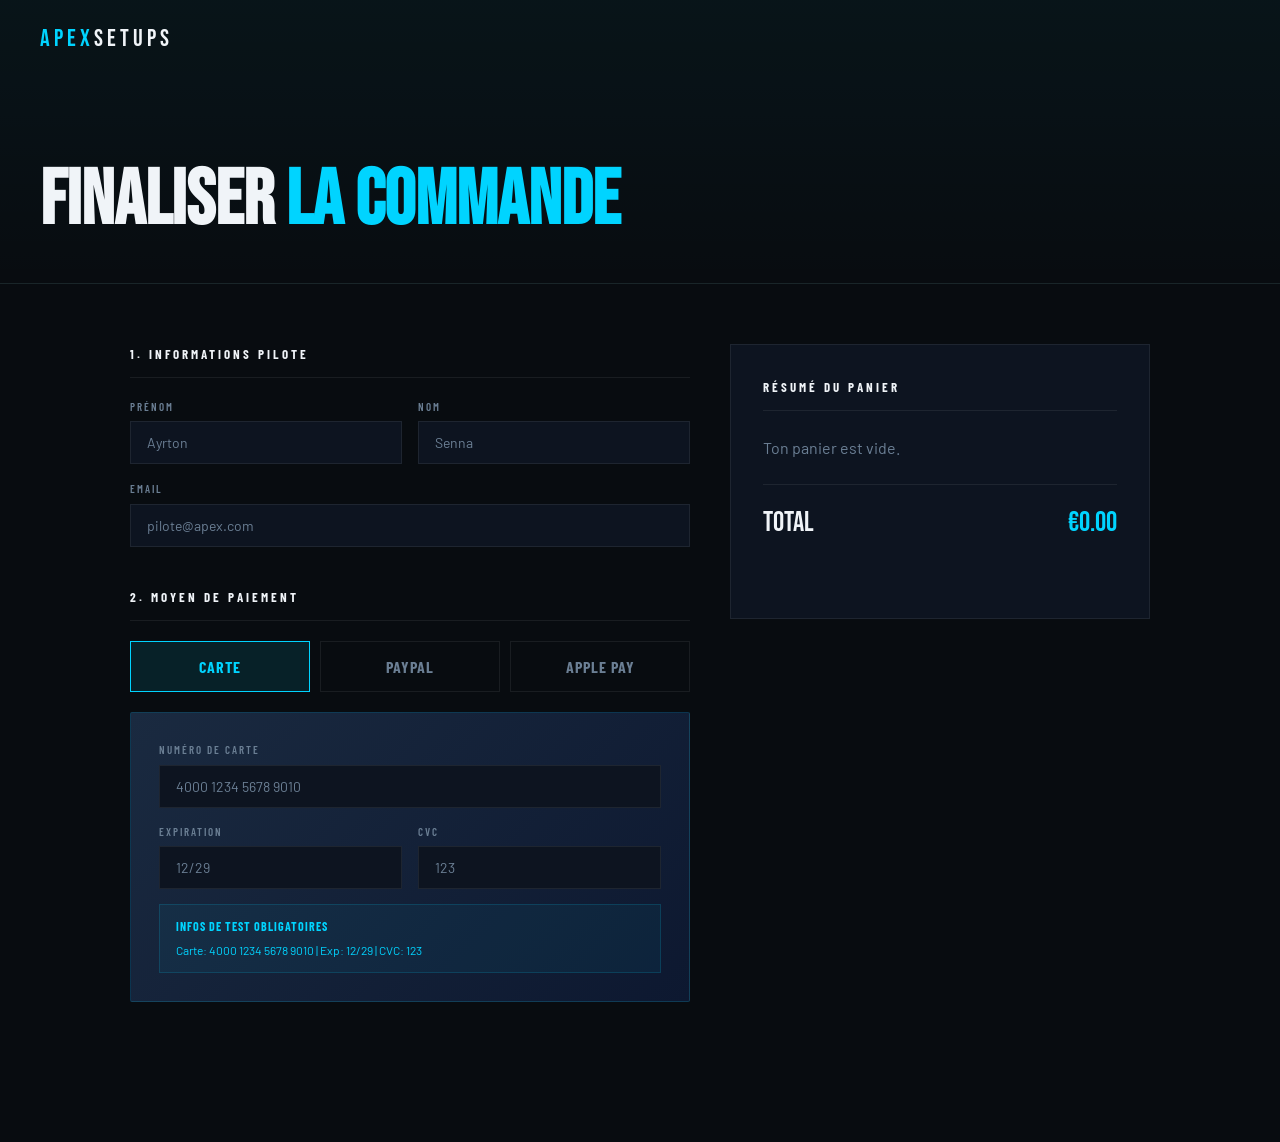
==== commit 33683b29: "nouveau terminaux" ====
--- a/cart.html
+++ b/cart.html
@@ -3,16 +3,41 @@
 <head>
   <meta charset="UTF-8">
   <meta name="viewport" content="width=device-width, initial-scale=1.0">
-  <title>Paiement | APEX SETUPS</title>
+  <title>Paiement Sécurisé | APEX SETUPS</title>
   <link href="https://fonts.googleapis.com/css2?family=Bebas+Neue&family=Barlow:ital,wght@0,300;0,400;0,600;0,700;0,900&family=Barlow+Condensed:wght@400;600;700;900&display=swap" rel="stylesheet">
   <link rel="stylesheet" href="css/main.css">
+  <style>
+    /* Styles spécifiques aux nouveaux moyens de paiement */
+    .pm-tabs { display: flex; gap: 10px; margin-bottom: 20px; }
+    .pm-tab {
+      flex: 1; padding: 12px; background: var(--bg-dark); border: 1px solid var(--border);
+      color: var(--text-muted); font-family: var(--font-cond); font-weight: 700; letter-spacing: 1px;
+      cursor: pointer; transition: all 0.3s; text-align: center;
+    }
+    .pm-tab.active { background: rgba(0,212,255,0.1); border-color: var(--acc-cyan); color: var(--acc-cyan); }
+    .pm-content { display: none; }
+    .pm-content.active { display: block; }
+    
+    .btn-paypal { background: #ffc439; color: #003087; border: none; width: 100%; padding: 16px; font-weight: 900; font-size: 16px; border-radius: 4px; cursor: pointer; }
+    .btn-applepay { background: #000; color: #fff; border: 1px solid #333; width: 100%; padding: 16px; font-weight: 700; font-size: 18px; border-radius: 6px; cursor: pointer; display: flex; align-items: center; justify-content: center; gap: 8px;}
+    
+    /* Modals spécifiques */
+    .bank-modal { background: #fff; color: #333; border-radius: 8px; padding: 30px; text-align: center; }
+    .bank-header { border-bottom: 1px solid #eee; padding-bottom: 15px; margin-bottom: 20px; font-weight: bold; color: #0052cc; }
+    .bank-input { width: 100%; padding: 12px; border: 1px solid #ccc; border-radius: 4px; text-align: center; font-size: 18px; letter-spacing: 4px; margin-bottom: 20px; color: #000; }
+    .bank-btn { background: #0052cc; color: white; border: none; padding: 12px 24px; border-radius: 4px; cursor: pointer; font-weight: bold; width: 100%; }
+    
+    .paypal-modal { background: #fff; border-radius: 12px; padding: 40px 30px; text-align: center; color: #333; }
+    .paypal-input { width: 100%; padding: 12px; margin-bottom: 15px; border: 1px solid #ccc; border-radius: 4px; color: #000; }
+    .paypal-btn { background: #0070ba; color: white; border: none; width: 100%; padding: 14px; border-radius: 24px; font-weight: bold; cursor: pointer; }
+    
+    .apple-modal { background: #1c1c1e; color: #fff; border-radius: 20px; padding: 40px; text-align: center; border: 1px solid #333; }
+    .face-id-icon { font-size: 60px; margin-bottom: 20px; animation: pulse 2s infinite; color: #0a84ff; }
+    @keyframes pulse { 0% { opacity: 1; transform: scale(1); } 50% { opacity: 0.5; transform: scale(0.95); } 100% { opacity: 1; transform: scale(1); } }
+  </style>
 </head>
 <body>
-<nav id="navbar">
-  <div class="nav-inner">
-    <a href="index.html" class="nav-logo"><span class="logo-apex">APEX</span><span class="logo-setups">SETUPS</span></a>
-  </div>
-</nav>
+<nav id="navbar"><div class="nav-inner"><a href="index.html" class="nav-logo"><span class="logo-apex">APEX</span><span class="logo-setups">SETUPS</span></a></div></nav>
 
 <div class="page-header" style="padding-bottom: 20px;">
   <h1>FINALISER <span class="text-accent">LA COMMANDE</span></h1>
@@ -25,24 +50,43 @@
       <div class="form-grid">
         <div class="form-group"><label>PRÉNOM</label><input type="text" placeholder="Ayrton"></div>
         <div class="form-group"><label>NOM</label><input type="text" placeholder="Senna"></div>
-        <div class="form-group full"><label>EMAIL (Pour recevoir les fichiers)</label><input type="email" placeholder="pilote@apex.com"></div>
+        <div class="form-group full"><label>EMAIL</label><input type="email" placeholder="pilote@apex.com"></div>
       </div>
     </div>
     
     <div class="checkout-section">
-      <div class="checkout-section-title">2. PAIEMENT SÉCURISÉ</div>
-      <div class="payment-card">
-        <div class="payment-logos">
-          <span class="pay-logo active">CB</span><span class="pay-logo">VISA</span>
+      <div class="checkout-section-title">2. MOYEN DE PAIEMENT</div>
+      
+      <div class="pm-tabs">
+        <div class="pm-tab active" onclick="switchTab('card')">CARTE</div>
+        <div class="pm-tab" onclick="switchTab('paypal')">PAYPAL</div>
+        <div class="pm-tab" onclick="switchTab('apple')">APPLE PAY</div>
+      </div>
+
+      <div id="tab-card" class="pm-content active">
+        <div class="payment-card">
+          <div class="form-group full" style="margin-bottom: 15px;">
+            <label>NUMÉRO DE CARTE</label>
+            <input type="text" id="cc-num" placeholder="4000 1234 5678 9010" maxlength="19">
+          </div>
+          <div class="form-grid">
+            <div class="form-group"><label>EXPIRATION</label><input type="text" id="cc-exp" placeholder="12/29" maxlength="5"></div>
+            <div class="form-group"><label>CVC</label><input type="password" id="cc-cvc" placeholder="123" maxlength="3"></div>
+          </div>
+          <div class="test-info" style="margin-top: 15px;"><strong>INFOS DE TEST OBLIGATOIRES</strong>Carte: 4000 1234 5678 9010 | Exp: 12/29 | CVC: 123</div>
         </div>
-        <div class="form-group full" style="margin-bottom: 15px;">
-          <label>NUMÉRO DE CARTE FICTIF</label>
-          <input type="text" value="4000 1234 5678 9010" readonly style="color: var(--acc-cyan); font-family: monospace;">
-          <div class="test-info"><strong>MODE TEST ACTIVÉ</strong>Utilise les données pré-remplies.</div>
+      </div>
+
+      <div id="tab-paypal" class="pm-content">
+        <div class="payment-card" style="text-align: center; padding: 40px 20px;">
+          <p style="color: var(--text-muted); margin-bottom: 20px;">Vous allez être redirigé vers l'interface sécurisée PayPal.</p>
+          <button class="btn-paypal" onclick="openModal('paypalModal')">Payer avec PayPal</button>
         </div>
-        <div class="form-grid">
-          <div class="form-group"><label>EXPIRATION</label><input type="text" value="12/29" readonly></div>
-          <div class="form-group"><label>CVC</label><input type="text" value="123" readonly></div>
+      </div>
+
+      <div id="tab-apple" class="pm-content">
+        <div class="payment-card" style="text-align: center; padding: 40px 20px;">
+          <button class="btn-applepay" onclick="openModal('appleModal')"> Apple Pay</button>
         </div>
       </div>
     </div>
@@ -51,25 +95,53 @@
   <aside>
     <div class="order-summary">
       <div class="os-title">RÉSUMÉ DU PANIER</div>
-      <div class="os-items" id="cartItems">
-        </div>
+      <div class="os-items" id="cartItems"></div>
       <div class="os-totals">
-        <div class="os-total">
-          <span>TOTAL</span>
-          <span class="text-accent" id="cartTotal">€0.00</span>
-        </div>
+        <div class="os-total"><span>TOTAL</span><span class="text-accent" id="cartTotal">€0.00</span></div>
       </div>
-      <button class="pay-btn" id="payBtn">CONFIRMER LE PAIEMENT</button>
-      <div class="secure-badge">🔒 Paiement chiffré de bout en bout</div>
+      <button class="pay-btn" id="payBtnCard">PAYER LA COMMANDE</button>
+      <div class="secure-badge" id="paymentError" style="color: #ff3366; display: none;">Erreur : Coordonnées bancaires invalides.</div>
     </div>
   </aside>
+</div>
+
+<div class="modal-overlay" id="secure3DModal">
+  <div class="modal bank-modal">
+    <div class="bank-header">🔒 VÉRIFICATION 3D SECURE</div>
+    <p style="font-size: 14px; margin-bottom: 20px;">Un code vous a été envoyé par SMS pour valider la transaction de <strong id="secureAmount">0.00€</strong> chez APEX SETUPS.</p>
+    <input type="text" id="smsCode" class="bank-input" placeholder="Entrez 0000" maxlength="4">
+    <p id="smsError" style="color: red; font-size: 12px; display: none; margin-bottom: 10px;">Code incorrect. Utilisez 0000.</p>
+    <button class="bank-btn" onclick="validate3DS()">VALIDER LE PAIEMENT</button>
+  </div>
+</div>
+
+<div class="modal-overlay" id="paypalModal">
+  <div class="modal paypal-modal">
+    <img src="https://upload.wikimedia.org/wikipedia/commons/b/b5/PayPal.svg" alt="PayPal" style="height: 30px; margin-bottom: 20px;">
+    <p style="font-size: 14px; margin-bottom: 20px; color: #666;">Connectez-vous pour payer <strong id="paypalAmount">0.00€</strong></p>
+    <input type="email" id="pp-email" class="paypal-input" placeholder="paypal@apex.com">
+    <input type="password" id="pp-pwd" class="paypal-input" placeholder="Mot de passe (1234)">
+    <p id="ppError" style="color: red; font-size: 12px; display: none; margin-bottom: 10px;">Identifiants PayPal incorrects.</p>
+    <button class="paypal-btn" onclick="validatePayPal()">Connexion & Paiement</button>
+    <button onclick="closeModal('paypalModal')" style="background:none; border:none; color:#0070ba; margin-top:15px; cursor:pointer;">Annuler</button>
+  </div>
+</div>
+
+<div class="modal-overlay" id="appleModal">
+  <div class="modal apple-modal">
+    <div class="face-id-icon">◎</div>
+    <h3 style="margin-bottom: 10px;">Face ID</h3>
+    <p style="color: #888; font-size: 14px; margin-bottom: 30px;">Double-cliquez pour payer <strong id="appleAmount">0.00€</strong></p>
+    <button onclick="validateApplePay()" style="background: #0a84ff; color: white; border: none; padding: 12px 24px; border-radius: 20px; cursor: pointer; font-weight: bold;">Simuler Double Clic</button>
+    <button onclick="closeModal('appleModal')" style="background:none; border:none; color:#888; display:block; width:100%; margin-top:20px; cursor:pointer;">Annuler</button>
+  </div>
 </div>
 
 <div class="modal-overlay" id="successModal">
   <div class="modal">
     <div class="modal-icon" style="color: #00d46a;">✓</div>
-    <h2>PAIEMENT VALIDÉ</h2>
-    <p>Tes setups et fichiers MoTeC t'ont été envoyés par email. On se retrouve en piste !</p>
+    <h2>PAIEMENT ACCEPTÉ</h2>
+    <p>Merci pour ta commande ! Le téléchargement de ton pack de setups a démarré automatiquement.</p>
     <a href="shop.html" class="modal-btn">RETOURNER AU PADDOCK</a>
   </div>
 </div>
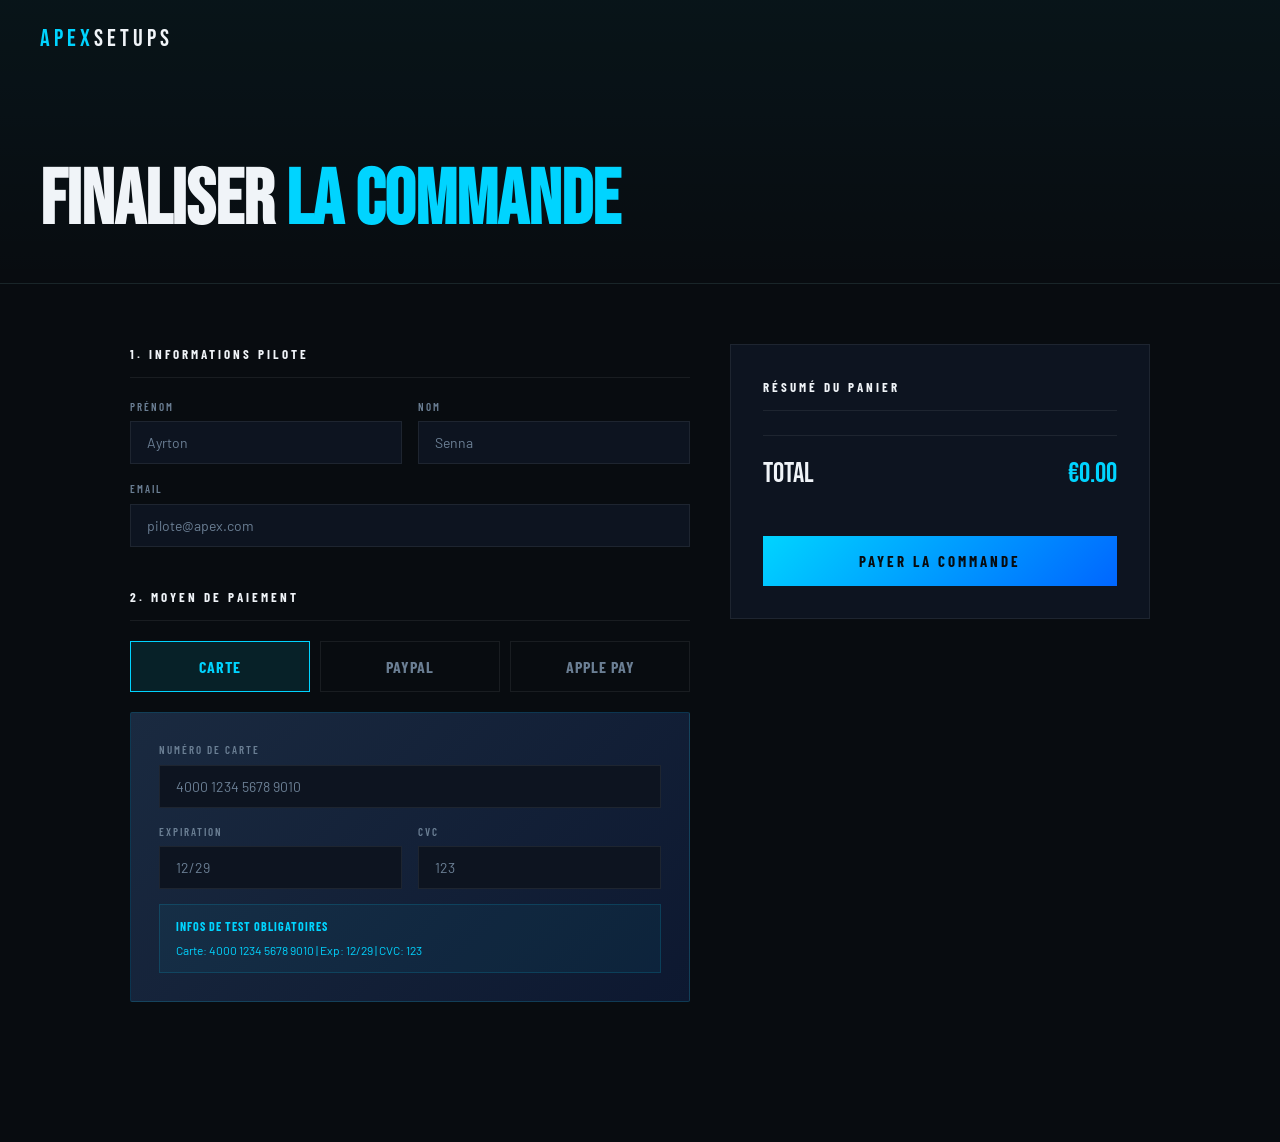
==== commit 1bddd306: "op" ====
--- a/cart.html
+++ b/cart.html
@@ -117,7 +117,7 @@
 
 <div class="modal-overlay" id="paypalModal">
   <div class="modal paypal-modal">
-    <img src="https://upload.wikimedia.org/wikipedia/commons/b/b5/PayPal.svg" alt="PayPal" style="height: 30px; margin-bottom: 20px;">
+    <img src="images/paypal-logo.svg" alt="PayPal" style="height: 30px; margin-bottom: 20px;">
     <p style="font-size: 14px; margin-bottom: 20px; color: #666;">Connectez-vous pour payer <strong id="paypalAmount">0.00€</strong></p>
     <input type="email" id="pp-email" class="paypal-input" placeholder="paypal@apex.com">
     <input type="password" id="pp-pwd" class="paypal-input" placeholder="Mot de passe (1234)">
